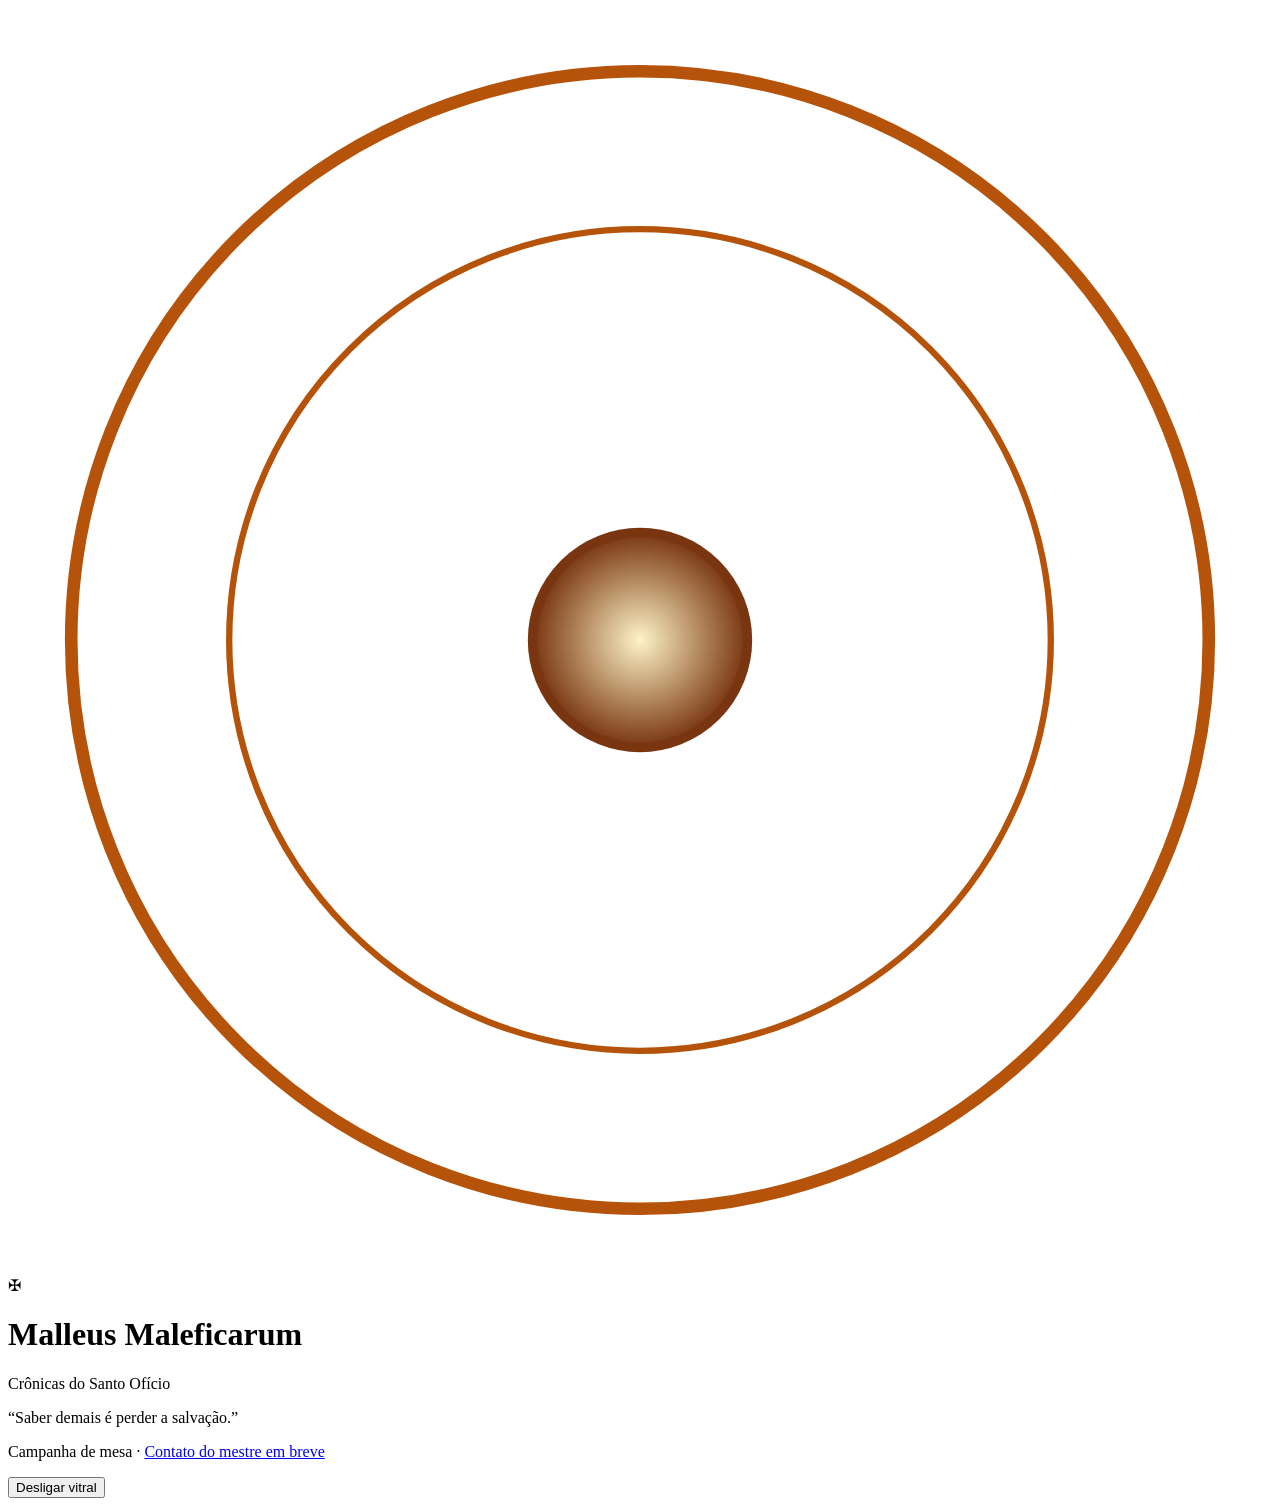
==== index.html @ 9a868ccc "Iniciando o projeto de desenvolvimento do site para Melleus Maleficarum" ====
<!DOCTYPE html>
<html lang="pt-BR">
<head>
  <meta charset="UTF-8">
  <meta name="viewport" content="width=device-width, initial-scale=1, viewport-fit=cover">
  <title>Malleus Maleficarum</title>
  <meta name="description" content="Portal da campanha Malleus Maleficarum.">
  <link rel="preconnect" href="https://fonts.googleapis.com">
  <link rel="preconnect" href="https://fonts.gstatic.com" crossorigin>
  <link href="https://fonts.googleapis.com/css2?family=Cinzel:wght@500;700&family=Crimson+Text:ital,wght@0,400;0,600;1,400&family=UnifrakturCook:wght@700&display=swap" rel="stylesheet">
  <link rel="stylesheet" href="index.css">
</head>
<body>

<div id="nave" aria-hidden="true"></div>

<svg id="vitral" aria-hidden="true" viewBox="0 0 400 400">
  <defs>
    <radialGradient id="rg" cx="50%" cy="50%" r="50%">
      <stop offset="0" stop-color="#fef3c7"/>
      <stop offset="1" stop-color="#78350f"/>
    </radialGradient>
  </defs>
  <circle cx="200" cy="200" r="180" fill="none" stroke="#b45309" stroke-width="4"/>
  <circle cx="200" cy="200" r="130" fill="none" stroke="#b45309" stroke-width="2"/>
  <g id="raios"></g>
  <circle cx="200" cy="200" r="34" fill="url(#rg)" stroke="#78350f" stroke-width="3"/>
</svg>

<div class="conteudo">
  <header class="topo">
    <div class="cruz" aria-hidden="true">✠</div>
    <h1>Malleus Maleficarum</h1>
    <p class="subtitulo">Crônicas do Santo Ofício</p>
    <p class="aforismo">“Saber demais é perder a salvação.”</p>
    <div class="divisor" aria-hidden="true"></div>
  </header>

  <main id="portas">
    <noscript><p class="sem-js">Esta página precisa de JavaScript para exibir os destinos.</p></noscript>
  </main>

  <footer class="rodape">
    <p>Campanha de mesa · <a href="#" aria-disabled="true">Contato do mestre em breve</a></p>
  </footer>
</div>

<button type="button" class="alternar-vitral" id="btn-vitral" aria-pressed="true">Desligar vitral</button>

<script src="index.js" defer></script>
</body>
</html>
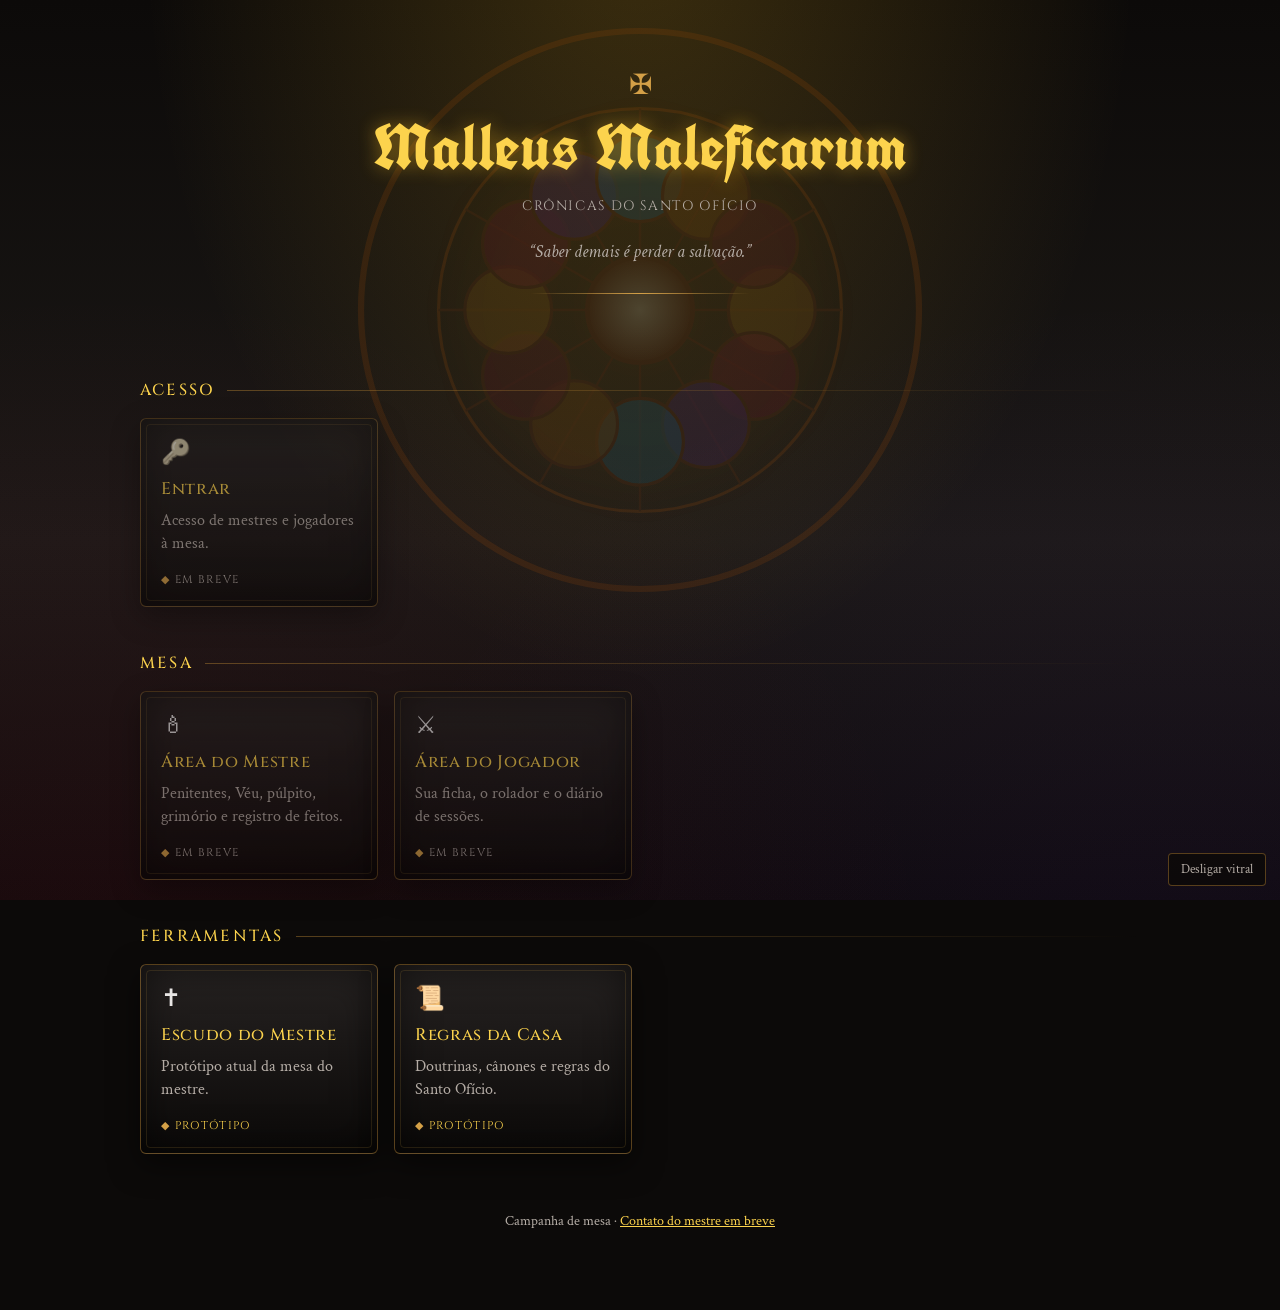
==== commit b35b6efd: "Icone das paginas e metadados das páginas." ====
--- a/index.html
+++ b/index.html
@@ -8,7 +8,28 @@
   <link rel="preconnect" href="https://fonts.googleapis.com">
   <link rel="preconnect" href="https://fonts.gstatic.com" crossorigin>
   <link href="https://fonts.googleapis.com/css2?family=Cinzel:wght@500;700&family=Crimson+Text:ital,wght@0,400;0,600;1,400&family=UnifrakturCook:wght@700&display=swap" rel="stylesheet">
-  <link rel="stylesheet" href="index.css">
+  <link rel="stylesheet" href="estilizacao/index/index.css">
+  <link rel="icon" type="image/png" href="img/Igreja.png">
+  <link rel="shortcut icon" type="image/png" href="img/Igreja.png">
+  
+  <link rel="canonical" href="https://malleus.duqueiguro.xyz/">
+  <meta name="author" content="Duque Iguro">
+  <meta name="keywords" content="Malleus Maleficarum, Ordem Paranormal, regras da casa, RPG de mesa, campanha, Santo Ofício, ocultismo">
+  <meta name="robots" content="index, follow">
+  <meta name="theme-color" content="#1a1008">
+
+  <meta property="og:type" content="website">
+  <meta property="og:locale" content="pt_BR">
+  <meta property="og:site_name" content="Malleus Maleficarum">
+  <meta property="og:title" content="Malleus Maleficarum">
+  <meta property="og:description" content="Portal da campanha Malleus Maleficarum: Crônicas do Santo Ofício.">
+  <meta property="og:url" content="https://malleus.duqueiguro.xyz/">
+  <meta property="og:image" content="https://malleus.duqueiguro.xyz/img/Igreja.png">
+
+  <meta name="twitter:card" content="summary">
+  <meta name="twitter:title" content="Malleus Maleficarum">
+  <meta name="twitter:description" content="Portal da campanha Malleus Maleficarum: Crônicas do Santo Ofício.">
+  <meta name="twitter:image" content="https://malleus.duqueiguro.xyz/img/Igreja.png">
 </head>
 <body>
 
@@ -47,6 +68,6 @@
 
 <button type="button" class="alternar-vitral" id="btn-vitral" aria-pressed="true">Desligar vitral</button>
 
-<script src="index.js" defer></script>
+<script src="estilizacao/index/index.js" defer></script>
 </body>
 </html>
--- a/estilizacao/index/index.css
+++ b/estilizacao/index/index.css
@@ -0,0 +1,162 @@
+:root {
+  --pedra-0: #0c0a09;
+  --pedra-1: #1c1917;
+  --pedra-2: #292524;
+  --ouro: #fcd34d;
+  --ouro-2: #d4a047;
+  --ouro-borda: rgba(180, 130, 50, .45);
+  --texto: #e7e5e4;
+  --texto-suave: #b5ada6;
+  --serif: 'Crimson Text', Georgia, serif;
+  --titulo: 'Cinzel', Georgia, serif;
+  --gotico: 'UnifrakturCook', 'Cinzel', serif;
+}
+
+* { box-sizing: border-box; }
+html, body { margin: 0; min-height: 100%; }
+body {
+  font-family: var(--serif);
+  font-size: 18px;
+  line-height: 1.5;
+  color: var(--texto);
+  background: var(--pedra-0);
+  position: relative;
+  overflow-x: hidden;
+}
+
+/* Fundo: nave com luz de vela */
+#nave {
+  position: fixed; inset: 0; z-index: 0; pointer-events: none;
+  background:
+    radial-gradient(ellipse at 50% -10%, rgba(251, 191, 36, .20), transparent 55%),
+    radial-gradient(ellipse at 8% 110%, rgba(190, 18, 60, .10), transparent 50%),
+    radial-gradient(ellipse at 92% 110%, rgba(109, 40, 217, .08), transparent 50%),
+    linear-gradient(180deg, #0c0a09, #1c1917 60%, #0c0a09);
+}
+#vitral {
+  position: fixed; top: 0; left: 50%; transform: translateX(-50%);
+  width: min(620px, 100vw); height: auto; z-index: 0; pointer-events: none;
+  opacity: .16; filter: drop-shadow(0 0 30px rgba(251, 191, 36, .25));
+  animation: vela 7s ease-in-out infinite;
+}
+@keyframes vela {
+  0%, 100% { opacity: .14; } 35% { opacity: .22; } 60% { opacity: .11; } 80% { opacity: .18; }
+}
+body.sem-vitral #vitral { display: none; }
+
+.conteudo { position: relative; z-index: 1; max-width: 1040px; margin: 0 auto; padding: 0 20px 64px; }
+
+/* Cabeçalho */
+.topo { text-align: center; padding: 72px 0 40px; }
+.cruz { color: var(--ouro-2); font-size: 28px; line-height: 1; }
+h1 {
+  font-family: var(--gotico);
+  font-weight: 700;
+  font-size: clamp(2.4rem, 7vw, 4rem);
+  color: var(--ouro);
+  margin: 12px 0 8px;
+  text-shadow: 0 0 18px rgba(251, 191, 36, .45);
+  line-height: 1.1;
+}
+.subtitulo {
+  font-family: var(--titulo);
+  letter-spacing: .12em;
+  text-transform: uppercase;
+  font-size: .85rem;
+  color: var(--texto-suave);
+}
+.aforismo {
+  font-style: italic;
+  color: var(--texto-suave);
+  margin: 22px auto 0;
+  max-width: 30rem;
+}
+.divisor {
+  width: 220px; height: 1px; margin: 28px auto 0;
+  background: linear-gradient(90deg, transparent, var(--ouro-2), transparent);
+}
+
+/* Grupos e cartões */
+.grupo { margin-top: 44px; }
+.grupo h2 {
+  font-family: var(--titulo);
+  font-weight: 500;
+  font-size: 1rem;
+  letter-spacing: .14em;
+  text-transform: uppercase;
+  color: var(--ouro);
+  margin: 0 0 16px;
+  display: flex; align-items: center; gap: 12px;
+}
+.grupo h2::after {
+  content: ""; flex: 1; height: 1px;
+  background: linear-gradient(90deg, var(--ouro-borda), transparent);
+}
+.cartoes {
+  display: grid; gap: 16px;
+  grid-template-columns: repeat(auto-fill, minmax(230px, 1fr));
+}
+.cartao {
+  position: relative;
+  display: flex; flex-direction: column; gap: 6px;
+  padding: 22px 20px 18px;
+  border-radius: 6px;
+  border: 1px solid var(--ouro-borda);
+  background: linear-gradient(180deg, rgba(41, 37, 36, .92), rgba(12, 10, 9, .94));
+  box-shadow: inset 0 0 40px rgba(0, 0, 0, .6), 0 10px 30px rgba(0, 0, 0, .5);
+  color: inherit; text-decoration: none;
+  transition: transform .2s, box-shadow .3s, border-color .3s;
+}
+.cartao::before {
+  content: ""; position: absolute; inset: 5px;
+  border: 1px solid rgba(217, 170, 70, .14); border-radius: 4px; pointer-events: none;
+}
+a.cartao:hover, a.cartao:focus-visible {
+  transform: translateY(-2px);
+  border-color: var(--ouro);
+  box-shadow: inset 0 0 40px rgba(0, 0, 0, .6), 0 0 22px rgba(251, 191, 36, .22);
+}
+a.cartao:focus-visible { outline: 2px solid var(--ouro); outline-offset: 3px; }
+.cartao-ico { font-size: 1.5rem; line-height: 1; }
+.cartao h3 {
+  font-family: var(--titulo);
+  font-weight: 500;
+  font-size: 1.05rem;
+  letter-spacing: .04em;
+  color: var(--ouro);
+  margin: 6px 0 0;
+}
+.cartao p { margin: 0; color: var(--texto-suave); font-size: .98rem; }
+.selo {
+  align-self: flex-start;
+  margin-top: auto; padding-top: 10px;
+  font-family: var(--titulo);
+  font-size: .7rem;
+  letter-spacing: .12em;
+  text-transform: uppercase;
+  color: var(--texto-suave);
+}
+.selo::before { content: "◆ "; color: var(--ouro-2); }
+.selo.ok { color: var(--ouro); }
+.bloqueado { opacity: .62; cursor: default; }
+.bloqueado .cartao-ico { filter: grayscale(.8); }
+
+.rodape {
+  margin-top: 56px; text-align: center;
+  font-size: .9rem; color: var(--texto-suave);
+}
+.rodape a { color: var(--ouro); }
+.sem-js { color: var(--texto-suave); text-align: center; margin-top: 40px; }
+
+button.alternar-vitral {
+  position: fixed; right: 14px; bottom: 14px; z-index: 2;
+  font: inherit; font-size: .8rem; padding: 6px 12px;
+  background: rgba(12, 10, 9, .85); color: var(--texto-suave);
+  border: 1px solid var(--ouro-borda); border-radius: 4px; cursor: pointer;
+}
+button.alternar-vitral:hover { color: var(--ouro); border-color: var(--ouro); }
+button.alternar-vitral:focus-visible { outline: 2px solid var(--ouro); outline-offset: 2px; }
+
+@media (prefers-reduced-motion: reduce) {
+  *, *::before, *::after { animation: none !important; transition: none !important; }
+}
